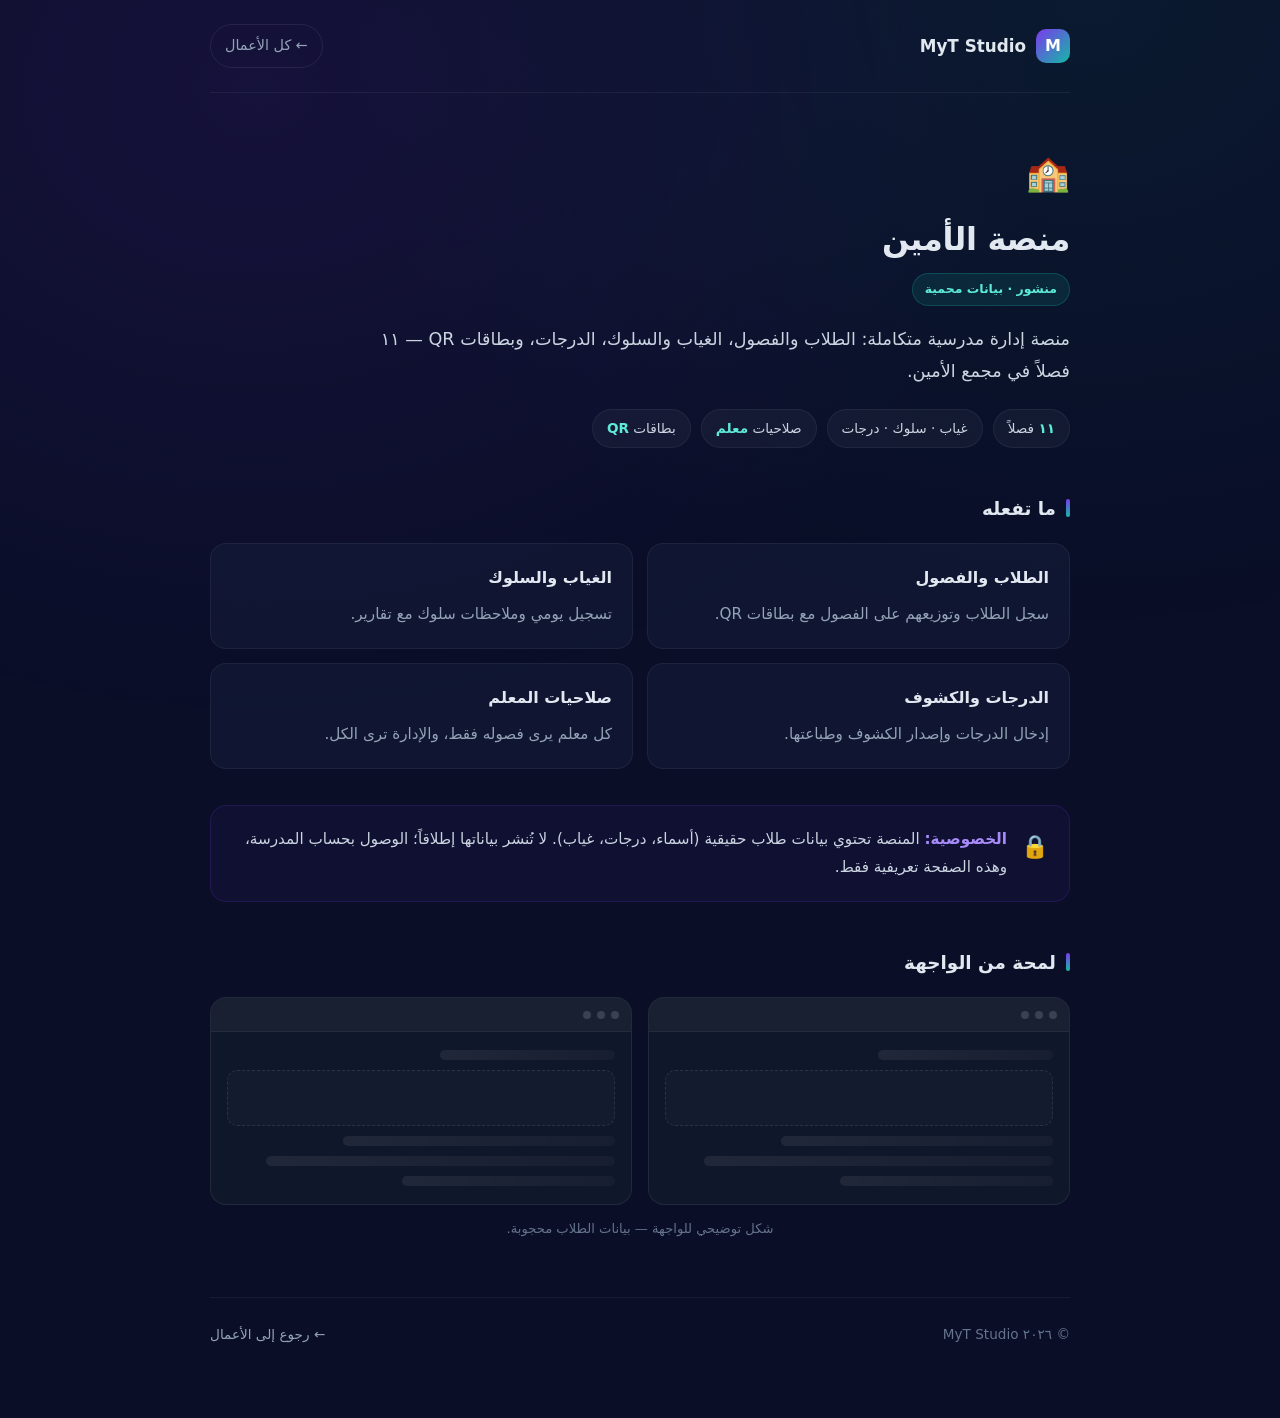
==== alameen-portal.html @ 13ec82b7 "صفحة تعريف: منصة الأمين" ====
<!DOCTYPE html>
<html lang="ar" dir="rtl">
<head>
<meta charset="UTF-8">
<meta name="viewport" content="width=device-width, initial-scale=1">
<title>منصة الأمين — MyT Studio</title>
<meta name="description" content="منصة إدارة مدرسية متكاملة: الطلاب والفصول، الغياب والسلوك، الدرجات، وبطاقات QR — ١١ فصلاً في مجمع الأمين.">
<style>
:root{--navy-950:#0A0E27;--navy-900:#0F172A;--navy-800:#141D3A;--navy-700:#1E2A4F;--purple:#7C3AED;--purple-light:#A78BFA;--teal:#14B8A6;--teal-light:#5EEAD4;--slate-200:#E2E8F0;--slate-300:#CBD5E1;--slate-400:#94A3B8;--slate-500:#64748B;--sp:16px;--r:16px}
*,*::before,*::after{box-sizing:border-box;margin:0;padding:0}
body{font-family:'Tajawal',system-ui,sans-serif;background:var(--navy-950);color:var(--slate-200);line-height:1.8;min-height:100vh;overflow-x:hidden}
body::before{content:'';position:fixed;inset:0;background:radial-gradient(ellipse at 20% 10%,rgba(124,58,237,.10),transparent 55%),radial-gradient(ellipse at 85% 0%,rgba(20,184,166,.07),transparent 50%);pointer-events:none;z-index:-1}
a{color:inherit;text-decoration:none}
.wrap{max-width:900px;margin:0 auto;padding:24px 20px 72px}
.top{display:flex;align-items:center;justify-content:space-between;gap:16px;padding-bottom:24px;border-bottom:1px solid rgba(255,255,255,.06)}
.logo{display:flex;align-items:center;gap:10px;font-weight:800;font-size:1.05rem}
.logo span{width:34px;height:34px;border-radius:10px;display:grid;place-items:center;background:linear-gradient(135deg,var(--purple),var(--teal));color:#fff;font-size:1rem}
.top a.back{font-size:.9rem;color:var(--slate-400);border:1px solid rgba(255,255,255,.08);padding:8px 14px;border-radius:100px;transition:.2s}
.top a.back:hover{color:var(--slate-200);border-color:rgba(124,58,237,.4)}
header.pg{margin:48px 0 40px}
.icon{font-size:2.2rem;display:block;margin-bottom:14px}
h1{font-size:2rem;line-height:1.35;letter-spacing:-.01em;margin-bottom:12px}
.chip{display:inline-block;font-size:.78rem;font-weight:700;padding:4px 12px;border-radius:100px;background:rgba(20,184,166,.12);border:1px solid rgba(20,184,166,.25);color:var(--teal-light)}
.chip.dev{background:rgba(124,58,237,.12);border-color:rgba(124,58,237,.28);color:var(--purple-light)}
.lead{font-size:1.1rem;color:var(--slate-300);margin-top:18px;max-width:64ch}
h2{font-size:1.15rem;margin:44px 0 18px;display:flex;align-items:center;gap:10px}
h2::before{content:'';width:4px;height:18px;border-radius:2px;background:linear-gradient(var(--purple),var(--teal))}
.grid{display:grid;gap:14px}
@media(min-width:640px){.grid{grid-template-columns:1fr 1fr}}
.card{background:rgba(20,29,58,.6);border:1px solid rgba(255,255,255,.06);border-radius:var(--r);padding:20px}
.card h3{font-size:1rem;margin-bottom:8px}
.card p{font-size:.95rem;color:var(--slate-400)}
.priv{display:flex;gap:14px;background:rgba(124,58,237,.06);border:1px solid rgba(124,58,237,.18);border-radius:var(--r);padding:20px;margin-top:36px}
.priv b{color:var(--purple-light)}
.priv p{font-size:.95rem;color:var(--slate-300)}
.shots{display:grid;gap:16px;margin-top:18px}
@media(min-width:640px){.shots{grid-template-columns:1fr 1fr}}
.shot{border:1px solid rgba(255,255,255,.08);border-radius:var(--r);overflow:hidden;background:var(--navy-900)}
.bar{height:34px;background:rgba(255,255,255,.04);display:flex;align-items:center;gap:6px;padding:0 12px;border-bottom:1px solid rgba(255,255,255,.05)}
.dot{width:8px;height:8px;border-radius:50%;background:rgba(255,255,255,.15)}
.body{padding:18px 16px;display:grid;gap:10px}
.sk{height:10px;border-radius:5px;background:linear-gradient(90deg,rgba(255,255,255,.07),rgba(255,255,255,.03));}
.sk.w70{width:70%}.sk.w45{width:45%}.sk.w90{width:90%}.sk.w55{width:55%}
.block{height:56px;border-radius:10px;border:1px dashed rgba(255,255,255,.10);background:rgba(255,255,255,.02)}
.note{font-size:.82rem;color:var(--slate-500);margin-top:12px;text-align:center}
.facts{display:flex;flex-wrap:wrap;gap:10px;margin-top:22px}
.fact{font-size:.85rem;color:var(--slate-300);background:rgba(255,255,255,.04);border:1px solid rgba(255,255,255,.06);border-radius:100px;padding:6px 14px}
.fact b{color:var(--teal-light)}
footer{margin-top:56px;padding-top:24px;border-top:1px solid rgba(255,255,255,.06);font-size:.85rem;color:var(--slate-500);display:flex;justify-content:space-between;gap:12px;flex-wrap:wrap}
footer a{color:var(--slate-400)}
</style>
</head>
<body>
<div class="wrap">
  <div class="top">
    <a class="logo" href="index.html"><span>M</span> MyT Studio</a>
    <a class="back" href="index.html">← كل الأعمال</a>
  </div>

  <header class="pg">
    <span class="icon">🏫</span>
    <h1>منصة الأمين</h1>
    <span class="chip">منشور · بيانات محمية</span>
    <p class="lead">منصة إدارة مدرسية متكاملة: الطلاب والفصول، الغياب والسلوك، الدرجات، وبطاقات QR — ١١ فصلاً في مجمع الأمين.</p>
    <div class="facts"><span class='fact'><b>١١</b> فصلاً</span><span class='fact'>غياب · سلوك · درجات</span><span class='fact'>صلاحيات <b>معلم</b></span><span class='fact'>بطاقات <b>QR</b></span></div>
  </header>

  <h2>ما تفعله</h2>
  <div class="grid"><div class="card"><h3>الطلاب والفصول</h3><p>سجل الطلاب وتوزيعهم على الفصول مع بطاقات QR.</p></div><div class="card"><h3>الغياب والسلوك</h3><p>تسجيل يومي وملاحظات سلوك مع تقارير.</p></div><div class="card"><h3>الدرجات والكشوف</h3><p>إدخال الدرجات وإصدار الكشوف وطباعتها.</p></div><div class="card"><h3>صلاحيات المعلم</h3><p>كل معلم يرى فصوله فقط، والإدارة ترى الكل.</p></div></div>

  <div class="priv">
    <span style="font-size:1.4rem">🔒</span>
    <p><b>الخصوصية:</b> المنصة تحتوي بيانات طلاب حقيقية (أسماء، درجات، غياب). لا تُنشر بياناتها إطلاقاً؛ الوصول بحساب المدرسة، وهذه الصفحة تعريفية فقط.</p>
  </div>

  <h2>لمحة من الواجهة</h2>
  <div class="shots">      <div class="shot"><div class="bar"><i class="dot"></i><i class="dot"></i><i class="dot"></i></div>
        <div class="body"><div class="sk w45"></div><div class="block"></div><div class="sk w70"></div><div class="sk w90"></div><div class="sk w55"></div></div>
      </div>      <div class="shot"><div class="bar"><i class="dot"></i><i class="dot"></i><i class="dot"></i></div>
        <div class="body"><div class="sk w45"></div><div class="block"></div><div class="sk w70"></div><div class="sk w90"></div><div class="sk w55"></div></div>
      </div></div>
  <p class="note">شكل توضيحي للواجهة — بيانات الطلاب محجوبة.</p>

  <footer>
    <span>© ٢٠٢٦ MyT Studio</span>
    <a href="index.html">← رجوع إلى الأعمال</a>
  </footer>
</div>
</body>
</html>
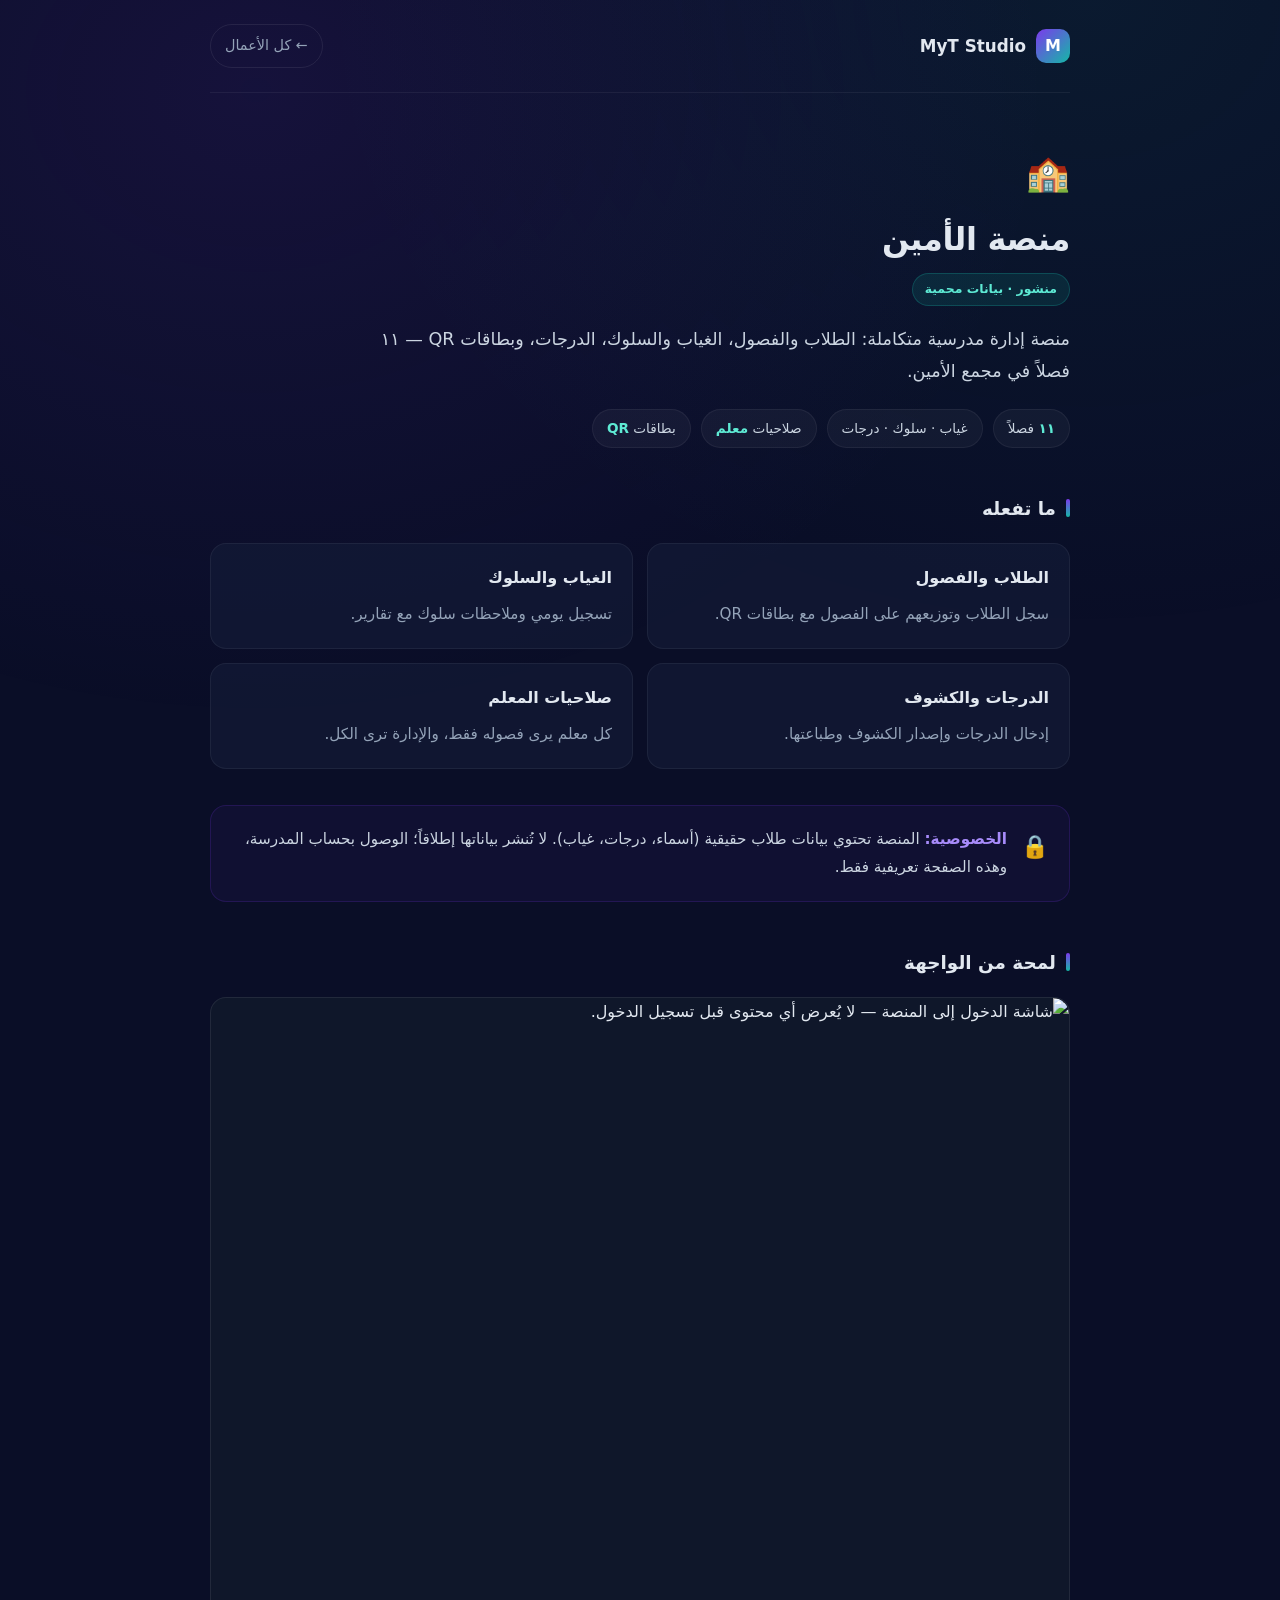
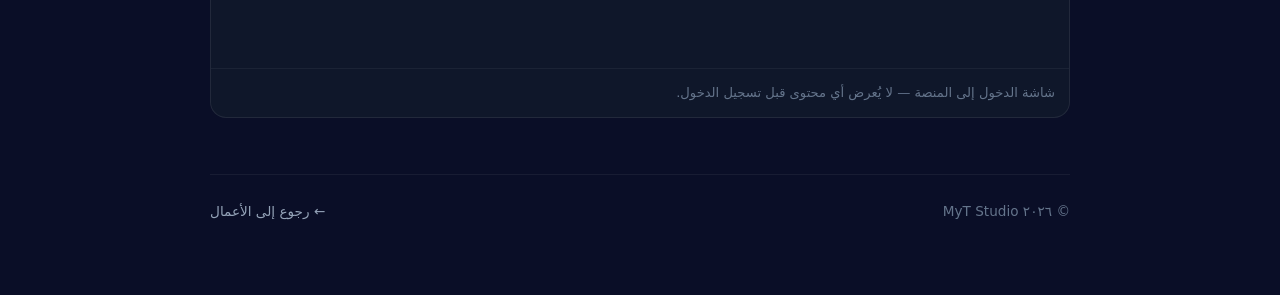
==== commit 240d6ad6: "صفحة تعريف: alameen-portal.html" ====
--- a/alameen-portal.html
+++ b/alameen-portal.html
@@ -1,90 +1,87 @@
-<!DOCTYPE html>
-<html lang="ar" dir="rtl">
-<head>
-<meta charset="UTF-8">
-<meta name="viewport" content="width=device-width, initial-scale=1">
-<title>منصة الأمين — MyT Studio</title>
-<meta name="description" content="منصة إدارة مدرسية متكاملة: الطلاب والفصول، الغياب والسلوك، الدرجات، وبطاقات QR — ١١ فصلاً في مجمع الأمين.">
-<style>
-:root{--navy-950:#0A0E27;--navy-900:#0F172A;--navy-800:#141D3A;--navy-700:#1E2A4F;--purple:#7C3AED;--purple-light:#A78BFA;--teal:#14B8A6;--teal-light:#5EEAD4;--slate-200:#E2E8F0;--slate-300:#CBD5E1;--slate-400:#94A3B8;--slate-500:#64748B;--sp:16px;--r:16px}
-*,*::before,*::after{box-sizing:border-box;margin:0;padding:0}
-body{font-family:'Tajawal',system-ui,sans-serif;background:var(--navy-950);color:var(--slate-200);line-height:1.8;min-height:100vh;overflow-x:hidden}
-body::before{content:'';position:fixed;inset:0;background:radial-gradient(ellipse at 20% 10%,rgba(124,58,237,.10),transparent 55%),radial-gradient(ellipse at 85% 0%,rgba(20,184,166,.07),transparent 50%);pointer-events:none;z-index:-1}
-a{color:inherit;text-decoration:none}
-.wrap{max-width:900px;margin:0 auto;padding:24px 20px 72px}
-.top{display:flex;align-items:center;justify-content:space-between;gap:16px;padding-bottom:24px;border-bottom:1px solid rgba(255,255,255,.06)}
-.logo{display:flex;align-items:center;gap:10px;font-weight:800;font-size:1.05rem}
-.logo span{width:34px;height:34px;border-radius:10px;display:grid;place-items:center;background:linear-gradient(135deg,var(--purple),var(--teal));color:#fff;font-size:1rem}
-.top a.back{font-size:.9rem;color:var(--slate-400);border:1px solid rgba(255,255,255,.08);padding:8px 14px;border-radius:100px;transition:.2s}
-.top a.back:hover{color:var(--slate-200);border-color:rgba(124,58,237,.4)}
-header.pg{margin:48px 0 40px}
-.icon{font-size:2.2rem;display:block;margin-bottom:14px}
-h1{font-size:2rem;line-height:1.35;letter-spacing:-.01em;margin-bottom:12px}
-.chip{display:inline-block;font-size:.78rem;font-weight:700;padding:4px 12px;border-radius:100px;background:rgba(20,184,166,.12);border:1px solid rgba(20,184,166,.25);color:var(--teal-light)}
-.chip.dev{background:rgba(124,58,237,.12);border-color:rgba(124,58,237,.28);color:var(--purple-light)}
-.lead{font-size:1.1rem;color:var(--slate-300);margin-top:18px;max-width:64ch}
-h2{font-size:1.15rem;margin:44px 0 18px;display:flex;align-items:center;gap:10px}
-h2::before{content:'';width:4px;height:18px;border-radius:2px;background:linear-gradient(var(--purple),var(--teal))}
-.grid{display:grid;gap:14px}
-@media(min-width:640px){.grid{grid-template-columns:1fr 1fr}}
-.card{background:rgba(20,29,58,.6);border:1px solid rgba(255,255,255,.06);border-radius:var(--r);padding:20px}
-.card h3{font-size:1rem;margin-bottom:8px}
-.card p{font-size:.95rem;color:var(--slate-400)}
-.priv{display:flex;gap:14px;background:rgba(124,58,237,.06);border:1px solid rgba(124,58,237,.18);border-radius:var(--r);padding:20px;margin-top:36px}
-.priv b{color:var(--purple-light)}
-.priv p{font-size:.95rem;color:var(--slate-300)}
-.shots{display:grid;gap:16px;margin-top:18px}
-@media(min-width:640px){.shots{grid-template-columns:1fr 1fr}}
-.shot{border:1px solid rgba(255,255,255,.08);border-radius:var(--r);overflow:hidden;background:var(--navy-900)}
-.bar{height:34px;background:rgba(255,255,255,.04);display:flex;align-items:center;gap:6px;padding:0 12px;border-bottom:1px solid rgba(255,255,255,.05)}
-.dot{width:8px;height:8px;border-radius:50%;background:rgba(255,255,255,.15)}
-.body{padding:18px 16px;display:grid;gap:10px}
-.sk{height:10px;border-radius:5px;background:linear-gradient(90deg,rgba(255,255,255,.07),rgba(255,255,255,.03));}
-.sk.w70{width:70%}.sk.w45{width:45%}.sk.w90{width:90%}.sk.w55{width:55%}
-.block{height:56px;border-radius:10px;border:1px dashed rgba(255,255,255,.10);background:rgba(255,255,255,.02)}
-.note{font-size:.82rem;color:var(--slate-500);margin-top:12px;text-align:center}
-.facts{display:flex;flex-wrap:wrap;gap:10px;margin-top:22px}
-.fact{font-size:.85rem;color:var(--slate-300);background:rgba(255,255,255,.04);border:1px solid rgba(255,255,255,.06);border-radius:100px;padding:6px 14px}
-.fact b{color:var(--teal-light)}
-footer{margin-top:56px;padding-top:24px;border-top:1px solid rgba(255,255,255,.06);font-size:.85rem;color:var(--slate-500);display:flex;justify-content:space-between;gap:12px;flex-wrap:wrap}
-footer a{color:var(--slate-400)}
-</style>
-</head>
-<body>
-<div class="wrap">
-  <div class="top">
-    <a class="logo" href="index.html"><span>M</span> MyT Studio</a>
-    <a class="back" href="index.html">← كل الأعمال</a>
-  </div>
-
-  <header class="pg">
-    <span class="icon">🏫</span>
-    <h1>منصة الأمين</h1>
-    <span class="chip">منشور · بيانات محمية</span>
-    <p class="lead">منصة إدارة مدرسية متكاملة: الطلاب والفصول، الغياب والسلوك، الدرجات، وبطاقات QR — ١١ فصلاً في مجمع الأمين.</p>
-    <div class="facts"><span class='fact'><b>١١</b> فصلاً</span><span class='fact'>غياب · سلوك · درجات</span><span class='fact'>صلاحيات <b>معلم</b></span><span class='fact'>بطاقات <b>QR</b></span></div>
-  </header>
-
-  <h2>ما تفعله</h2>
-  <div class="grid"><div class="card"><h3>الطلاب والفصول</h3><p>سجل الطلاب وتوزيعهم على الفصول مع بطاقات QR.</p></div><div class="card"><h3>الغياب والسلوك</h3><p>تسجيل يومي وملاحظات سلوك مع تقارير.</p></div><div class="card"><h3>الدرجات والكشوف</h3><p>إدخال الدرجات وإصدار الكشوف وطباعتها.</p></div><div class="card"><h3>صلاحيات المعلم</h3><p>كل معلم يرى فصوله فقط، والإدارة ترى الكل.</p></div></div>
-
-  <div class="priv">
-    <span style="font-size:1.4rem">🔒</span>
-    <p><b>الخصوصية:</b> المنصة تحتوي بيانات طلاب حقيقية (أسماء، درجات، غياب). لا تُنشر بياناتها إطلاقاً؛ الوصول بحساب المدرسة، وهذه الصفحة تعريفية فقط.</p>
-  </div>
-
-  <h2>لمحة من الواجهة</h2>
-  <div class="shots">      <div class="shot"><div class="bar"><i class="dot"></i><i class="dot"></i><i class="dot"></i></div>
-        <div class="body"><div class="sk w45"></div><div class="block"></div><div class="sk w70"></div><div class="sk w90"></div><div class="sk w55"></div></div>
-      </div>      <div class="shot"><div class="bar"><i class="dot"></i><i class="dot"></i><i class="dot"></i></div>
-        <div class="body"><div class="sk w45"></div><div class="block"></div><div class="sk w70"></div><div class="sk w90"></div><div class="sk w55"></div></div>
-      </div></div>
-  <p class="note">شكل توضيحي للواجهة — بيانات الطلاب محجوبة.</p>
-
-  <footer>
-    <span>© ٢٠٢٦ MyT Studio</span>
-    <a href="index.html">← رجوع إلى الأعمال</a>
-  </footer>
-</div>
-</body>
-</html>
+<!DOCTYPE html>
+<html lang="ar" dir="rtl">
+<head>
+<meta charset="UTF-8">
+<meta name="viewport" content="width=device-width, initial-scale=1">
+<title>منصة الأمين — MyT Studio</title>
+<meta name="description" content="منصة إدارة مدرسية متكاملة: الطلاب والفصول، الغياب والسلوك، الدرجات، وبطاقات QR — ١١ فصلاً في مجمع الأمين.">
+<style>
+:root{--navy-950:#0A0E27;--navy-900:#0F172A;--navy-800:#141D3A;--navy-700:#1E2A4F;--purple:#7C3AED;--purple-light:#A78BFA;--teal:#14B8A6;--teal-light:#5EEAD4;--slate-200:#E2E8F0;--slate-300:#CBD5E1;--slate-400:#94A3B8;--slate-500:#64748B;--sp:16px;--r:16px}
+*,*::before,*::after{box-sizing:border-box;margin:0;padding:0}
+body{font-family:'Tajawal',system-ui,sans-serif;background:var(--navy-950);color:var(--slate-200);line-height:1.8;min-height:100vh;overflow-x:hidden}
+body::before{content:'';position:fixed;inset:0;background:radial-gradient(ellipse at 20% 10%,rgba(124,58,237,.10),transparent 55%),radial-gradient(ellipse at 85% 0%,rgba(20,184,166,.07),transparent 50%);pointer-events:none;z-index:-1}
+a{color:inherit;text-decoration:none}
+.wrap{max-width:900px;margin:0 auto;padding:24px 20px 72px}
+.top{display:flex;align-items:center;justify-content:space-between;gap:16px;padding-bottom:24px;border-bottom:1px solid rgba(255,255,255,.06)}
+.logo{display:flex;align-items:center;gap:10px;font-weight:800;font-size:1.05rem}
+.logo span{width:34px;height:34px;border-radius:10px;display:grid;place-items:center;background:linear-gradient(135deg,var(--purple),var(--teal));color:#fff;font-size:1rem}
+.top a.back{font-size:.9rem;color:var(--slate-400);border:1px solid rgba(255,255,255,.08);padding:8px 14px;border-radius:100px;transition:.2s}
+.top a.back:hover{color:var(--slate-200);border-color:rgba(124,58,237,.4)}
+header.pg{margin:48px 0 40px}
+.icon{font-size:2.2rem;display:block;margin-bottom:14px}
+h1{font-size:2rem;line-height:1.35;letter-spacing:-.01em;margin-bottom:12px}
+.chip{display:inline-block;font-size:.78rem;font-weight:700;padding:4px 12px;border-radius:100px;background:rgba(20,184,166,.12);border:1px solid rgba(20,184,166,.25);color:var(--teal-light)}
+.chip.dev{background:rgba(124,58,237,.12);border-color:rgba(124,58,237,.28);color:var(--purple-light)}
+.lead{font-size:1.1rem;color:var(--slate-300);margin-top:18px;max-width:64ch}
+h2{font-size:1.15rem;margin:44px 0 18px;display:flex;align-items:center;gap:10px}
+h2::before{content:'';width:4px;height:18px;border-radius:2px;background:linear-gradient(var(--purple),var(--teal))}
+.grid{display:grid;gap:14px}
+@media(min-width:640px){.grid{grid-template-columns:1fr 1fr}}
+.card{background:rgba(20,29,58,.6);border:1px solid rgba(255,255,255,.06);border-radius:var(--r);padding:20px}
+.card h3{font-size:1rem;margin-bottom:8px}
+.card p{font-size:.95rem;color:var(--slate-400)}
+.priv{display:flex;gap:14px;background:rgba(124,58,237,.06);border:1px solid rgba(124,58,237,.18);border-radius:var(--r);padding:20px;margin-top:36px}
+.priv b{color:var(--purple-light)}
+.priv p{font-size:.95rem;color:var(--slate-300)}
+.shot{background:var(--navy-900)}
+.shot img{display:block;width:100%;height:auto;border-radius:var(--r) var(--r) 0 0}
+figcaption{font-size:.82rem;color:var(--slate-500);padding:12px 14px;border-top:1px solid rgba(255,255,255,.05)}
+@media(min-width:640px){.shots{grid-template-columns:1fr 1fr}}
+.shot{border:1px solid rgba(255,255,255,.08);border-radius:var(--r);overflow:hidden;background:var(--navy-900)}
+.bar{height:34px;background:rgba(255,255,255,.04);display:flex;align-items:center;gap:6px;padding:0 12px;border-bottom:1px solid rgba(255,255,255,.05)}
+.dot{width:8px;height:8px;border-radius:50%;background:rgba(255,255,255,.15)}
+.body{padding:18px 16px;display:grid;gap:10px}
+.sk{height:10px;border-radius:5px;background:linear-gradient(90deg,rgba(255,255,255,.07),rgba(255,255,255,.03));}
+.sk.w70{width:70%}.sk.w45{width:45%}.sk.w90{width:90%}.sk.w55{width:55%}
+.block{height:56px;border-radius:10px;border:1px dashed rgba(255,255,255,.10);background:rgba(255,255,255,.02)}
+.note{font-size:.82rem;color:var(--slate-500);margin-top:12px;text-align:center}
+.facts{display:flex;flex-wrap:wrap;gap:10px;margin-top:22px}
+.fact{font-size:.85rem;color:var(--slate-300);background:rgba(255,255,255,.04);border:1px solid rgba(255,255,255,.06);border-radius:100px;padding:6px 14px}
+.fact b{color:var(--teal-light)}
+footer{margin-top:56px;padding-top:24px;border-top:1px solid rgba(255,255,255,.06);font-size:.85rem;color:var(--slate-500);display:flex;justify-content:space-between;gap:12px;flex-wrap:wrap}
+footer a{color:var(--slate-400)}
+</style>
+</head>
+<body>
+<div class="wrap">
+  <div class="top">
+    <a class="logo" href="index.html"><span>M</span> MyT Studio</a>
+    <a class="back" href="index.html">← كل الأعمال</a>
+  </div>
+
+  <header class="pg">
+    <span class="icon">🏫</span>
+    <h1>منصة الأمين</h1>
+    <span class="chip">منشور · بيانات محمية</span>
+    <p class="lead">منصة إدارة مدرسية متكاملة: الطلاب والفصول، الغياب والسلوك، الدرجات، وبطاقات QR — ١١ فصلاً في مجمع الأمين.</p>
+    <div class="facts"><span class='fact'><b>١١</b> فصلاً</span><span class='fact'>غياب · سلوك · درجات</span><span class='fact'>صلاحيات <b>معلم</b></span><span class='fact'>بطاقات <b>QR</b></span></div>
+  </header>
+
+  <h2>ما تفعله</h2>
+  <div class="grid"><div class="card"><h3>الطلاب والفصول</h3><p>سجل الطلاب وتوزيعهم على الفصول مع بطاقات QR.</p></div><div class="card"><h3>الغياب والسلوك</h3><p>تسجيل يومي وملاحظات سلوك مع تقارير.</p></div><div class="card"><h3>الدرجات والكشوف</h3><p>إدخال الدرجات وإصدار الكشوف وطباعتها.</p></div><div class="card"><h3>صلاحيات المعلم</h3><p>كل معلم يرى فصوله فقط، والإدارة ترى الكل.</p></div></div>
+
+  <div class="priv">
+    <span style="font-size:1.4rem">🔒</span>
+    <p><b>الخصوصية:</b> المنصة تحتوي بيانات طلاب حقيقية (أسماء، درجات، غياب). لا تُنشر بياناتها إطلاقاً؛ الوصول بحساب المدرسة، وهذه الصفحة تعريفية فقط.</p>
+  </div>
+
+  <h2>لمحة من الواجهة</h2>
+    <figure class="shot"><img src="shots/portal.jpg" width="1200" height="937" loading="lazy" alt="شاشة الدخول إلى المنصة — لا يُعرض أي محتوى قبل تسجيل الدخول."><figcaption>شاشة الدخول إلى المنصة — لا يُعرض أي محتوى قبل تسجيل الدخول.</figcaption></figure>
+
+  <footer>
+    <span>© ٢٠٢٦ MyT Studio</span>
+    <a href="index.html">← رجوع إلى الأعمال</a>
+  </footer>
+</div>
+</body>
+</html>
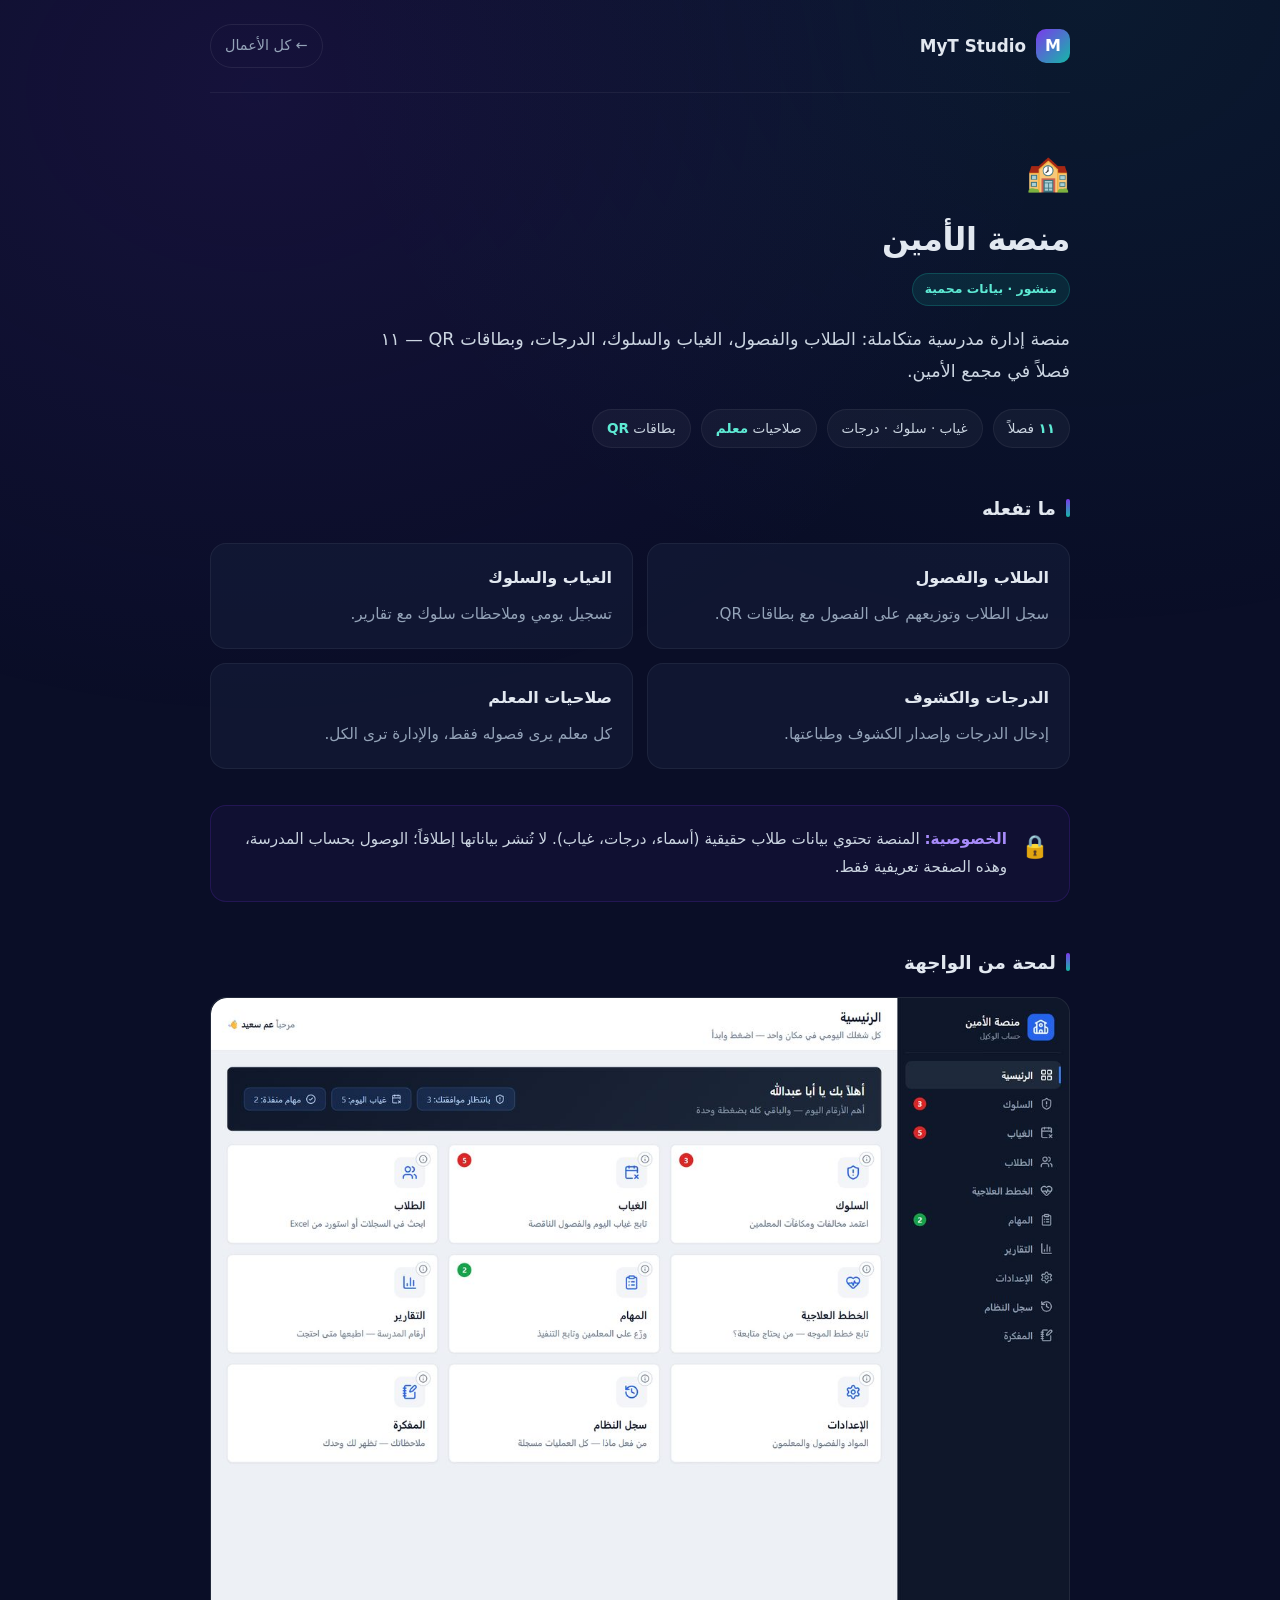
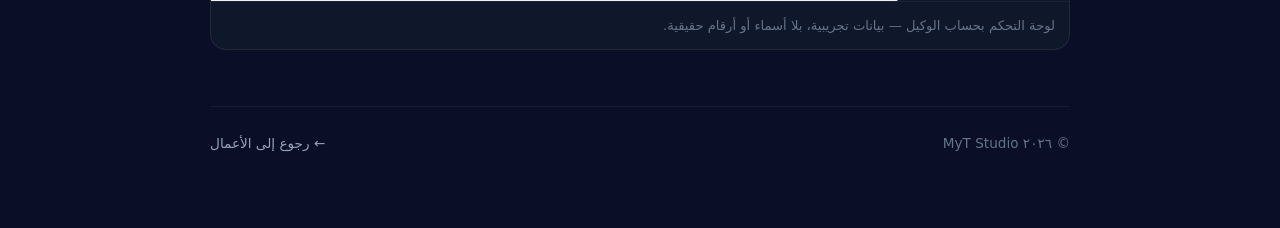
==== commit cf221747: "صفحة منصة الأمين: لقطة لوحة التحكم" ====
--- a/alameen-portal.html
+++ b/alameen-portal.html
@@ -76,7 +76,7 @@
   </div>
 
   <h2>لمحة من الواجهة</h2>
-    <figure class="shot"><img src="shots/portal.jpg" width="1200" height="937" loading="lazy" alt="شاشة الدخول إلى المنصة — لا يُعرض أي محتوى قبل تسجيل الدخول."><figcaption>شاشة الدخول إلى المنصة — لا يُعرض أي محتوى قبل تسجيل الدخول.</figcaption></figure>
+    <figure class="shot"><img src="shots/portal.jpg" width="1200" height="843" loading="lazy" alt="لوحة التحكم بحساب الوكيل — بيانات تجريبية، بلا أسماء أو أرقام حقيقية."><figcaption>لوحة التحكم بحساب الوكيل — بيانات تجريبية، بلا أسماء أو أرقام حقيقية.</figcaption></figure>
 
   <footer>
     <span>© ٢٠٢٦ MyT Studio</span>
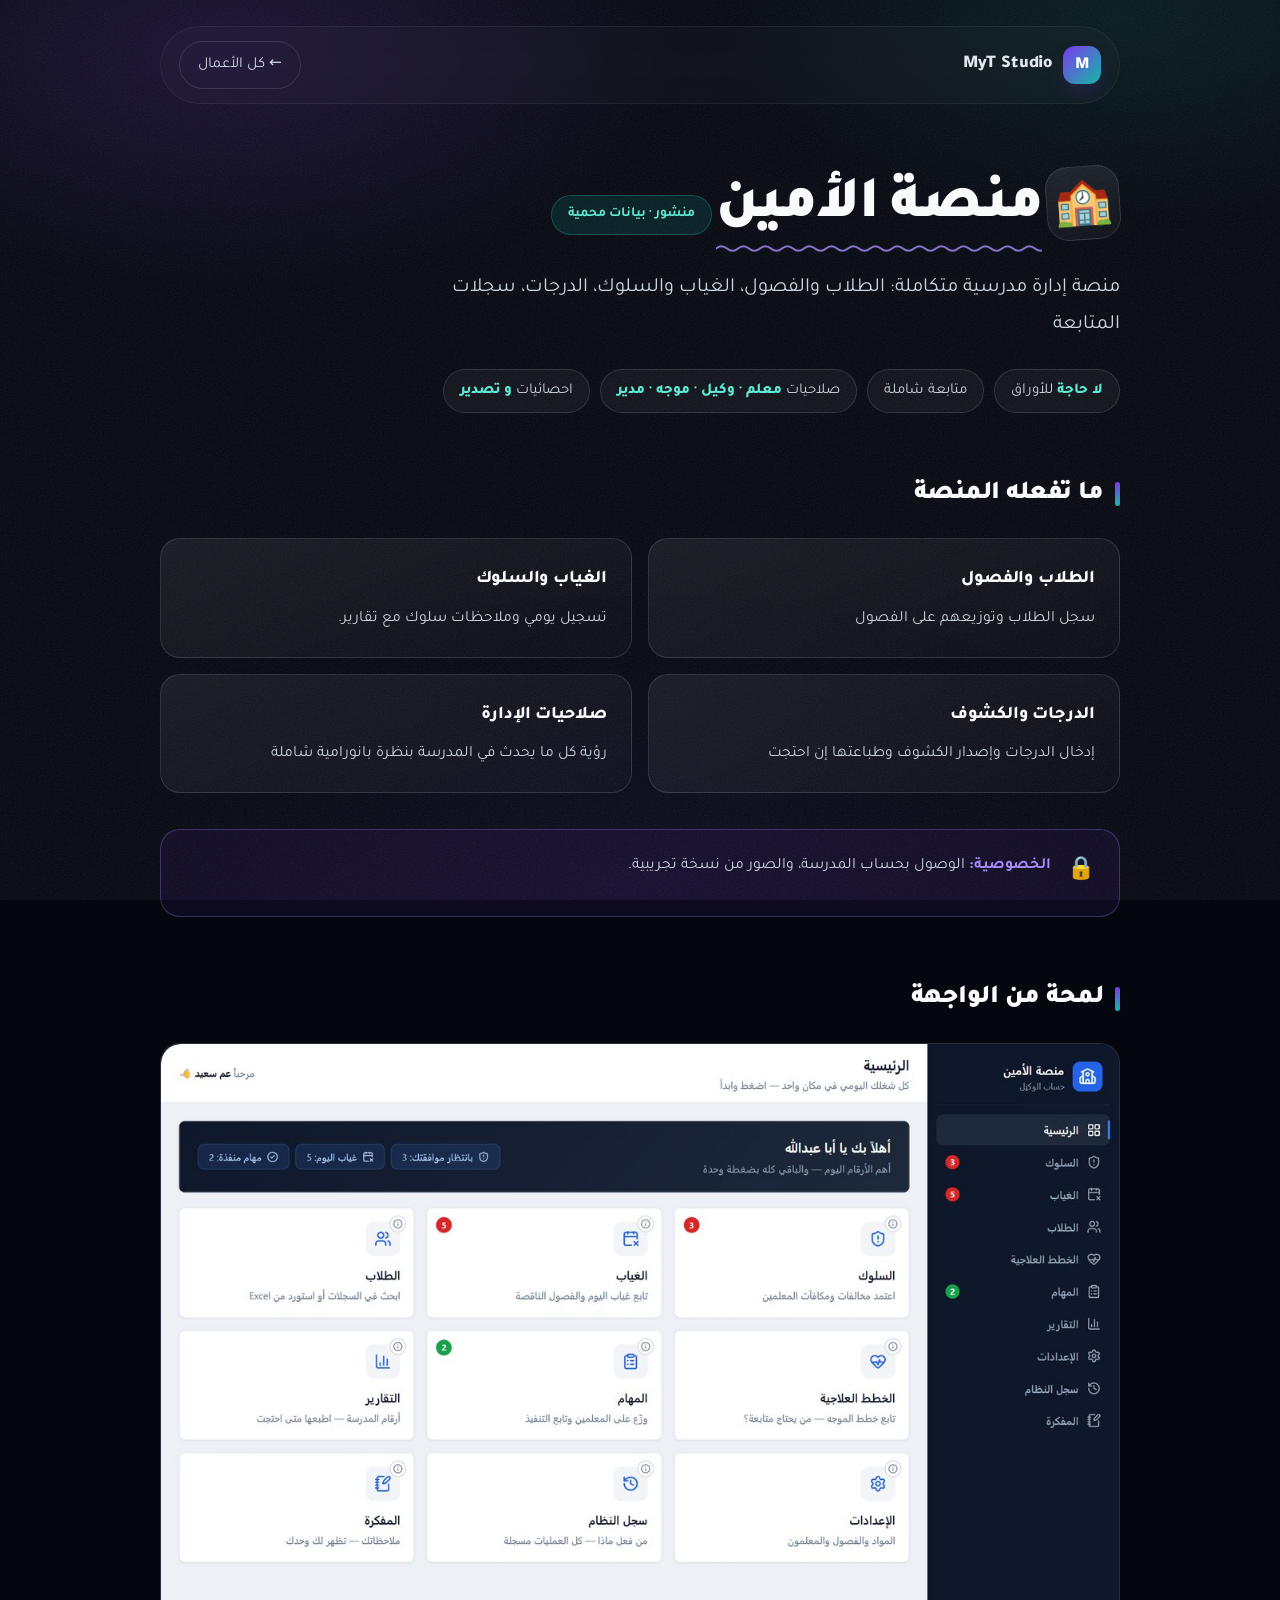
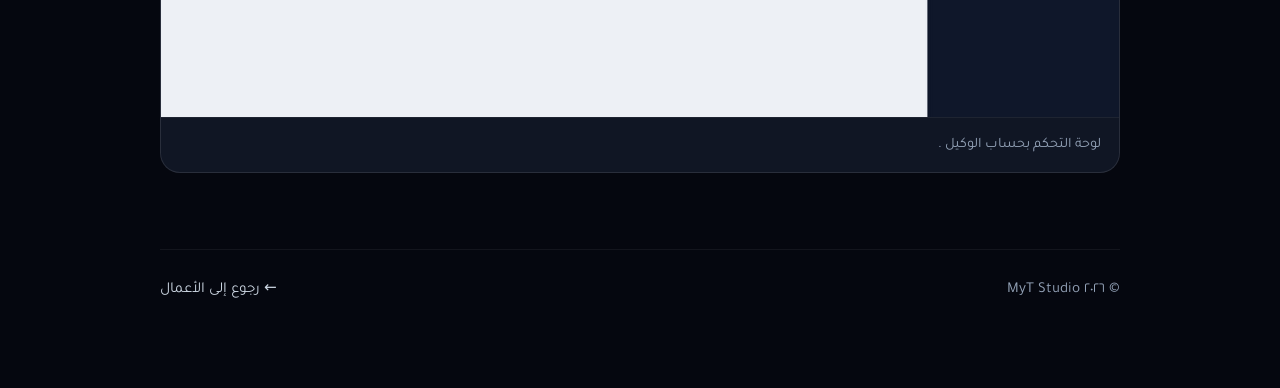
==== commit baeb2b2a: "شريط متحرك بلا فجوة + تصحيح نصوص الصفحات الأربع + ستايل موحّد للصفحات الداخلية" ====
--- a/alameen-portal.html
+++ b/alameen-portal.html
@@ -51,6 +51,11 @@
 footer{margin-top:56px;padding-top:24px;border-top:1px solid rgba(255,255,255,.06);font-size:.85rem;color:var(--slate-500);display:flex;justify-content:space-between;gap:12px;flex-wrap:wrap}
 footer a{color:var(--slate-400)}
 </style>
+<meta name="theme-color" content="#05070F">
+<link rel="preconnect" href="https://fonts.googleapis.com">
+<link rel="preconnect" href="https://fonts.gstatic.com" crossorigin>
+<link href="https://fonts.googleapis.com/css2?family=Tajawal:wght@300;400;500;700;800;900&display=swap" rel="stylesheet">
+<link rel="stylesheet" href="page.css">
 </head>
 <body>
 <div class="wrap">
@@ -63,25 +68,26 @@
     <span class="icon">🏫</span>
     <h1>منصة الأمين</h1>
     <span class="chip">منشور · بيانات محمية</span>
-    <p class="lead">منصة إدارة مدرسية متكاملة: الطلاب والفصول، الغياب والسلوك، الدرجات، وبطاقات QR — ١١ فصلاً في مجمع الأمين.</p>
-    <div class="facts"><span class='fact'><b>١١</b> فصلاً</span><span class='fact'>غياب · سلوك · درجات</span><span class='fact'>صلاحيات <b>معلم</b></span><span class='fact'>بطاقات <b>QR</b></span></div>
+    <p class="lead">منصة إدارة مدرسية متكاملة: الطلاب والفصول، الغياب والسلوك، الدرجات، سجلات المتابعة</p>
+    <div class="facts"><span class='fact'><b>لا حاجة</b> للأوراق</span><span class='fact'>متابعة شاملة</span><span class='fact'>صلاحيات <b>معلم · وكيل · موجه · مدير</b></span><span class='fact'>احصائيات <b>و تصدير</b></span></div>
   </header>
 
-  <h2>ما تفعله</h2>
-  <div class="grid"><div class="card"><h3>الطلاب والفصول</h3><p>سجل الطلاب وتوزيعهم على الفصول مع بطاقات QR.</p></div><div class="card"><h3>الغياب والسلوك</h3><p>تسجيل يومي وملاحظات سلوك مع تقارير.</p></div><div class="card"><h3>الدرجات والكشوف</h3><p>إدخال الدرجات وإصدار الكشوف وطباعتها.</p></div><div class="card"><h3>صلاحيات المعلم</h3><p>كل معلم يرى فصوله فقط، والإدارة ترى الكل.</p></div></div>
+  <h2>ما تفعله المنصة</h2>
+  <div class="grid"><div class="card"><h3>الطلاب والفصول</h3><p>سجل الطلاب وتوزيعهم على الفصول</p></div><div class="card"><h3>الغياب والسلوك</h3><p>تسجيل يومي وملاحظات سلوك مع تقارير.</p></div><div class="card"><h3>الدرجات والكشوف</h3><p>إدخال الدرجات وإصدار الكشوف وطباعتها إن احتجت</p></div><div class="card"><h3>صلاحيات الإدارة</h3><p>رؤية كل ما يحدث في المدرسة بنظرة بانورامية شاملة</p></div></div>
 
   <div class="priv">
     <span style="font-size:1.4rem">🔒</span>
-    <p><b>الخصوصية:</b> المنصة تحتوي بيانات طلاب حقيقية (أسماء، درجات، غياب). لا تُنشر بياناتها إطلاقاً؛ الوصول بحساب المدرسة، وهذه الصفحة تعريفية فقط.</p>
+    <p><b>الخصوصية:</b> الوصول بحساب المدرسة، والصور من نسخة تجريبية.</p>
   </div>
 
   <h2>لمحة من الواجهة</h2>
-    <figure class="shot"><img src="shots/portal.jpg" width="1200" height="843" loading="lazy" alt="لوحة التحكم بحساب الوكيل — بيانات تجريبية، بلا أسماء أو أرقام حقيقية."><figcaption>لوحة التحكم بحساب الوكيل — بيانات تجريبية، بلا أسماء أو أرقام حقيقية.</figcaption></figure>
+    <figure class="shot"><img src="shots/portal.jpg" width="1200" height="843" loading="lazy" alt="لوحة التحكم بحساب الوكيل — بيانات تجريبية، بلا أسماء أو أرقام حقيقية."><figcaption>لوحة التحكم بحساب الوكيل .</figcaption></figure>
 
   <footer>
     <span>© ٢٠٢٦ MyT Studio</span>
     <a href="index.html">← رجوع إلى الأعمال</a>
   </footer>
 </div>
+<script src="page.js" defer></script>
 </body>
 </html>
--- a/page.css
+++ b/page.css
@@ -0,0 +1,180 @@
+/* ===== MyT Studio — ستايل الصفحات الداخلية (مشترك) ===== */
+:root{
+  --ink-0:#05070F; --ink-1:#0A0E27; --ink-2:#0F172A;
+  --navy-950:#05070F; --navy-900:#0B1120; --navy-800:#111a30; --navy-700:#1E2A4F;
+  --purple:#7C3AED; --purple-light:#A78BFA; --teal:#14B8A6; --teal-light:#5EEAD4;
+  --slate-200:#E2E8F0; --slate-300:#CBD5E1; --slate-400:#94A3B8; --slate-500:#8A9AB0;
+  --white:#F8FAFC;
+  --hair:rgba(255,255,255,.06); --hair-strong:rgba(255,255,255,.12);
+  --r:20px; --sp:16px;
+  --text-sm:.98rem; --text-base:1.08rem;
+  --ease-out-expo:cubic-bezier(.16,1,.3,1);
+  --font-display:'Tajawal',system-ui,sans-serif;
+}
+*,*::before,*::after{box-sizing:border-box;margin:0;padding:0}
+html{scroll-behavior:smooth;scroll-padding-top:90px}
+body{
+  font-family:'Tajawal',system-ui,-apple-system,sans-serif;
+  background:var(--ink-0); color:var(--slate-200);
+  line-height:1.85; min-height:100vh; overflow-x:hidden;
+  font-size:var(--text-base);
+  -webkit-font-smoothing:antialiased;
+}
+body::before{
+  content:''; position:fixed; inset:0; z-index:-2; pointer-events:none;
+  background:
+    radial-gradient(ellipse 60% 45% at 18% 6%, rgba(124,58,237,.16), transparent 60%),
+    radial-gradient(ellipse 55% 40% at 88% 2%, rgba(20,184,166,.10), transparent 60%),
+    radial-gradient(ellipse 70% 50% at 50% 100%, rgba(124,58,237,.06), transparent 70%);
+}
+body::after{
+  content:''; position:fixed; inset:0; z-index:-1; pointer-events:none; opacity:.32;
+  background-image:url("data:image/svg+xml,%3Csvg xmlns='http://www.w3.org/2000/svg' width='140' height='140'%3E%3Cfilter id='n'%3E%3CfeTurbulence type='fractalNoise' baseFrequency='.85' numOctaves='3'/%3E%3C/filter%3E%3Crect width='140' height='140' filter='url(%23n)' opacity='.32'/%3E%3C/svg%3E");
+}
+a{color:inherit;text-decoration:none}
+::selection{background:rgba(124,58,237,.35);color:#fff}
+:focus-visible{outline:2px solid var(--purple-light);outline-offset:3px;border-radius:6px}
+
+/* شريط تقدّم */
+#pgbar{position:fixed;inset-inline:0;top:0;height:3px;z-index:90;background:transparent}
+#pgbar i{display:block;height:100%;width:0;background:linear-gradient(90deg,var(--purple),var(--teal));box-shadow:0 0 18px rgba(124,58,237,.55)}
+
+.wrap{max-width:1020px;margin:0 auto;padding:26px clamp(18px,4vw,30px) 84px}
+
+/* الترويسة */
+.top{
+  display:flex;align-items:center;justify-content:space-between;gap:16px;
+  padding:14px 18px;margin-bottom:8px;
+  border:1px solid var(--hair); border-radius:100px;
+  background:rgba(255,255,255,.025); backdrop-filter:blur(14px);
+}
+.logo{display:flex;align-items:center;gap:11px;font-weight:900;font-size:1.12rem;letter-spacing:-.01em}
+.logo span{
+  width:38px;height:38px;border-radius:12px;display:grid;place-items:center;
+  background:linear-gradient(135deg,var(--purple),var(--teal));color:#fff;font-size:1.05rem;font-weight:900;
+  box-shadow:0 10px 24px -12px rgba(124,58,237,.9);
+}
+.top a.back{
+  font-size:.95rem; color:var(--slate-300);
+  border:1px solid var(--hair-strong); padding:9px 18px; border-radius:100px;
+  transition:all .35s var(--ease-out-expo); white-space:nowrap;
+}
+.top a.back:hover{color:#fff;border-color:rgba(167,139,250,.55);background:rgba(124,58,237,.14);transform:translateX(3px)}
+
+/* العنوان */
+header.pg{margin:clamp(38px,6vw,62px) 0 clamp(30px,4vw,44px)}
+.icon{
+  font-size:2.9rem;display:inline-grid;place-items:center;
+  width:74px;height:74px;margin-bottom:20px;border-radius:22px;
+  background:linear-gradient(160deg,rgba(255,255,255,.09),rgba(255,255,255,.03));
+  border:1px solid var(--hair-strong);
+  transform:rotate(-4deg);
+}
+h1{
+  font-family:var(--font-display);font-weight:900;
+  font-size:clamp(2.4rem,5.6vw,3.7rem);line-height:1.12;letter-spacing:-.03em;
+  color:var(--white);margin-bottom:16px;display:inline-block;position:relative;
+}
+h1::after{
+  content:"";position:absolute;inset-inline:0;bottom:-12px;height:10px;
+  background:url("data:image/svg+xml;utf8,<svg xmlns='http://www.w3.org/2000/svg' width='44' height='9' viewBox='0 0 44 9'><path d='M0 5.5 Q5.5 1 11 5.5 T22 5.5 T33 5.5 T44 5.5' fill='none' stroke='%23a78bfa' stroke-width='2' stroke-linecap='round' opacity='.8'/></svg>") repeat-x;
+  pointer-events:none;
+}
+.chip{
+  display:inline-block;font-size:.86rem;font-weight:700;padding:6px 16px;border-radius:100px;
+  background:rgba(20,184,166,.13);border:1px solid rgba(20,184,166,.3);color:var(--teal-light);
+  margin-bottom:20px;
+}
+.chip.dev{background:rgba(124,58,237,.13);border-color:rgba(124,58,237,.32);color:var(--purple-light)}
+.lead{font-size:clamp(1.08rem,1.7vw,1.26rem);color:var(--slate-300);margin-top:10px;max-width:66ch;line-height:1.85}
+
+/* عناوين الأقسام */
+h2{
+  font-family:var(--font-display);font-weight:900;
+  font-size:clamp(1.3rem,2.4vw,1.62rem);color:var(--white);
+  margin:clamp(40px,5vw,58px) 0 20px;display:flex;align-items:center;gap:12px;letter-spacing:-.02em;
+}
+h2::before{content:'';width:5px;height:24px;border-radius:3px;background:linear-gradient(var(--purple),var(--teal))}
+
+/* شبكة البطاقات */
+.grid{display:grid;gap:16px}
+@media(min-width:680px){.grid{grid-template-columns:1fr 1fr}}
+.card{
+  position:relative;padding:24px;border-radius:var(--r);
+  background:linear-gradient(160deg,rgba(255,255,255,.07),rgba(255,255,255,.02));
+  border:1px solid var(--hair-strong);
+  transition:transform .5s var(--ease-out-expo),border-color .5s,background .5s;
+}
+.card::after{
+  content:"";position:absolute;inset:0;border-radius:inherit;pointer-events:none;
+  background:radial-gradient(320px circle at var(--mx,50%) var(--my,50%),rgba(124,58,237,.14),transparent 62%);
+  opacity:0;transition:opacity .5s;
+}
+.card:hover{transform:translateY(-4px);border-color:rgba(167,139,250,.42)}
+.card:hover::after{opacity:1}
+.card h3{font-size:1.12rem;font-weight:800;color:var(--white);margin-bottom:8px;letter-spacing:-.01em}
+.card p{font-size:var(--text-sm);color:var(--slate-300);line-height:1.8}
+
+/* صندوق الخصوصية */
+.priv{
+  display:flex;gap:16px;align-items:flex-start;
+  background:rgba(124,58,237,.08);border:1px solid rgba(167,139,250,.28);
+  border-radius:var(--r);padding:22px 24px;margin-top:36px;
+}
+.priv b{color:var(--purple-light)}
+.priv p{font-size:var(--text-sm);color:var(--slate-300)}
+
+/* اللقطات */
+figure.shot,.shot{
+  border:1px solid var(--hair-strong);border-radius:var(--r);overflow:hidden;
+  background:var(--navy-900);margin-top:6px;
+}
+.shot img{display:block;width:100%;height:auto}
+figcaption{font-size:.9rem;color:var(--slate-400);padding:14px 18px;border-top:1px solid var(--hair);background:rgba(255,255,255,.02)}
+.bar{height:38px;background:rgba(255,255,255,.04);display:flex;align-items:center;gap:6px;padding:0 14px;border-bottom:1px solid var(--hair)}
+.dot{width:9px;height:9px;border-radius:50%;background:rgba(255,255,255,.16)}
+.body{padding:20px 18px;display:grid;gap:10px}
+.sk{height:11px;border-radius:6px;background:linear-gradient(90deg,rgba(255,255,255,.08),rgba(255,255,255,.03))}
+.sk.w70{width:70%}.sk.w45{width:45%}.sk.w90{width:90%}.sk.w55{width:55%}
+.block{height:60px;border-radius:12px;border:1px dashed rgba(255,255,255,.12);background:rgba(255,255,255,.02)}
+.note{font-size:.9rem;color:var(--slate-400);margin-top:14px;text-align:center}
+.shots{display:grid;gap:16px}
+@media(min-width:680px){.shots{grid-template-columns:1fr 1fr}}
+
+/* وقائع */
+.facts{display:flex;flex-wrap:wrap;gap:10px;margin-top:24px}
+.fact{
+  font-size:.94rem;color:var(--slate-300);
+  background:rgba(255,255,255,.045);border:1px solid var(--hair-strong);
+  border-radius:100px;padding:7px 16px;
+}
+.fact b{color:var(--teal-light);font-weight:800}
+
+/* التذييل */
+footer{
+  margin-top:clamp(52px,7vw,76px);padding-top:26px;border-top:1px solid var(--hair);
+  font-size:.95rem;color:var(--slate-400);
+  display:flex;justify-content:space-between;gap:12px;flex-wrap:wrap;
+}
+footer a{color:var(--slate-300)}
+footer a:hover{color:var(--purple-light)}
+
+/* الحركة */
+.js .rv{opacity:0;transform:translateY(24px);filter:blur(5px);transition:.8s var(--ease-out-expo)}
+.js .rv.in{opacity:1;transform:none;filter:none}
+
+/* زر للأعلى */
+#toTop{
+  position:fixed;inset-inline-start:22px;bottom:22px;z-index:80;
+  width:46px;height:46px;border-radius:50%;display:grid;place-items:center;
+  background:rgba(255,255,255,.06);border:1px solid var(--hair-strong);color:var(--slate-200);
+  cursor:pointer;opacity:0;pointer-events:none;transform:translateY(12px);
+  transition:.4s var(--ease-out-expo);backdrop-filter:blur(10px);font-size:1.05rem;
+}
+#toTop.show{opacity:1;pointer-events:auto;transform:none}
+#toTop:hover{background:rgba(124,58,237,.22);border-color:rgba(167,139,250,.5);color:#fff}
+
+@media (prefers-reduced-motion:reduce){
+  *{animation:none!important;transition:none!important}
+  .js .rv{opacity:1;transform:none;filter:none}
+}
